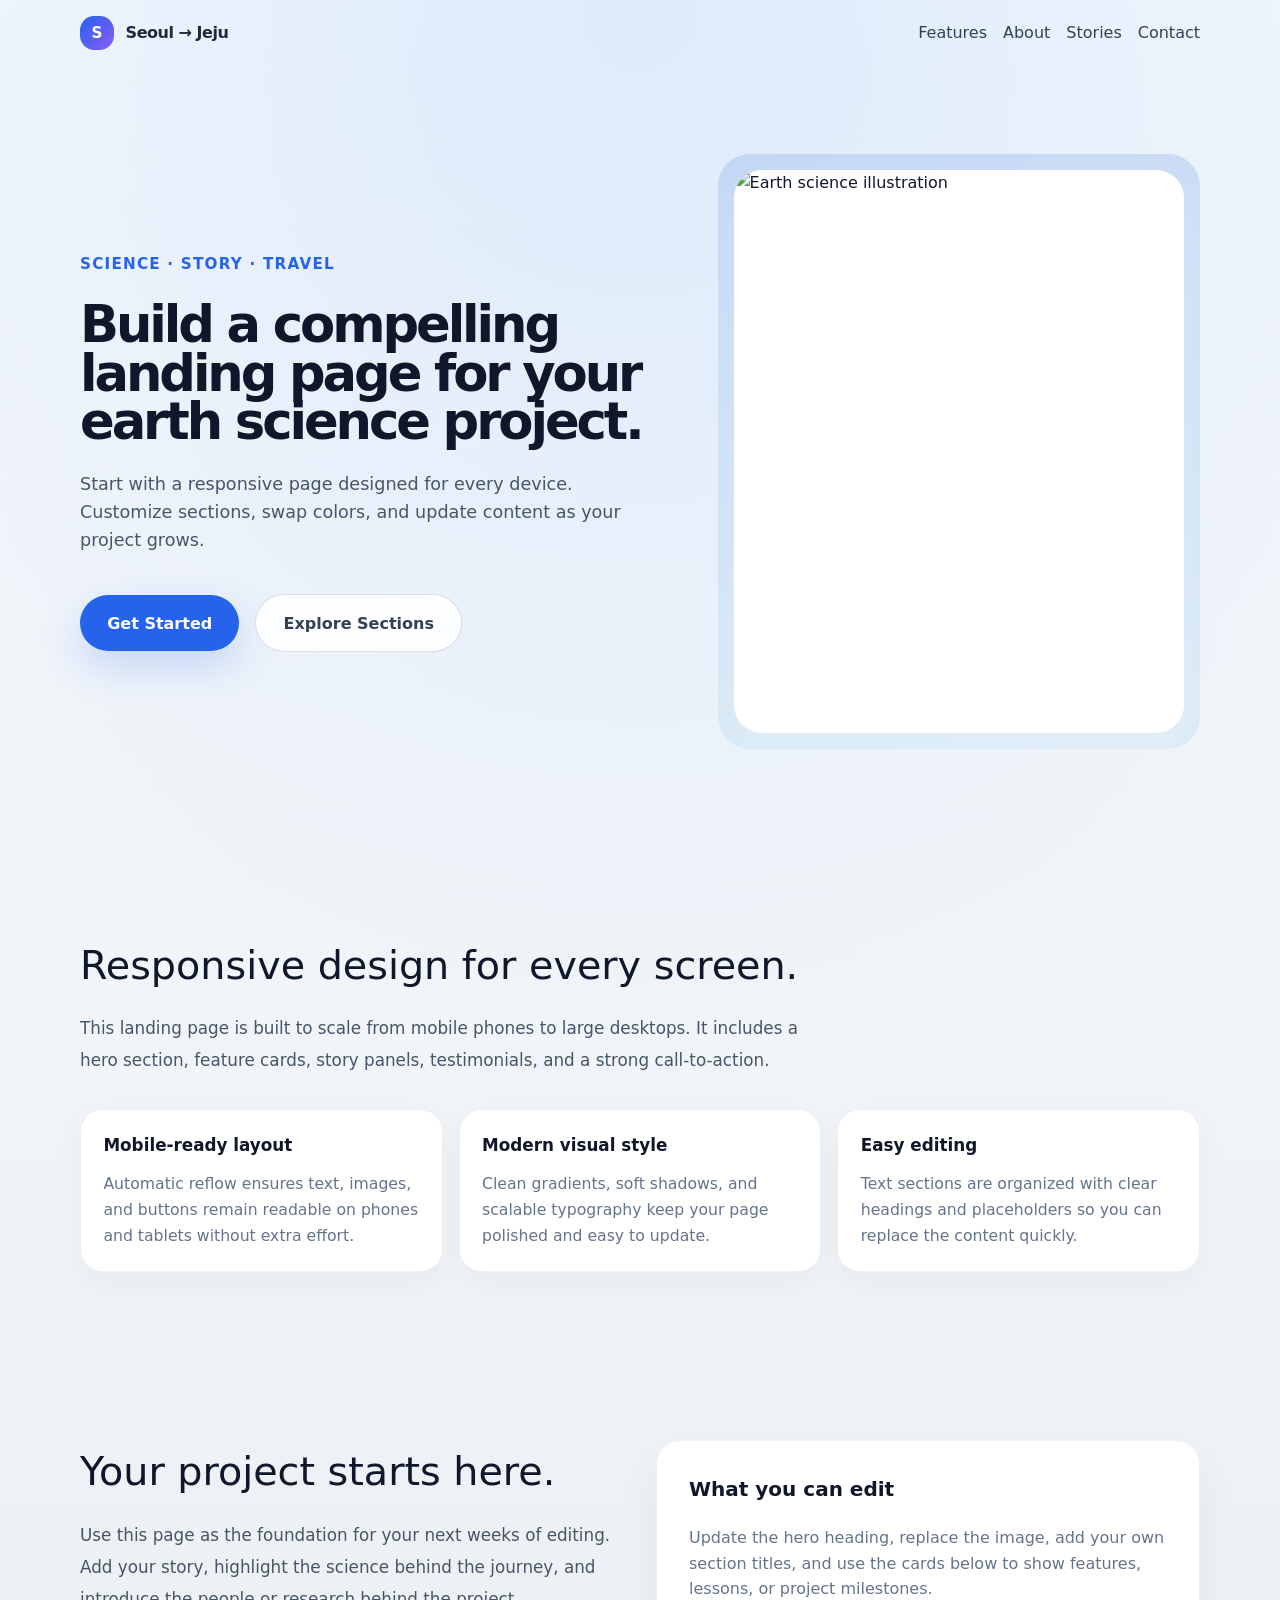
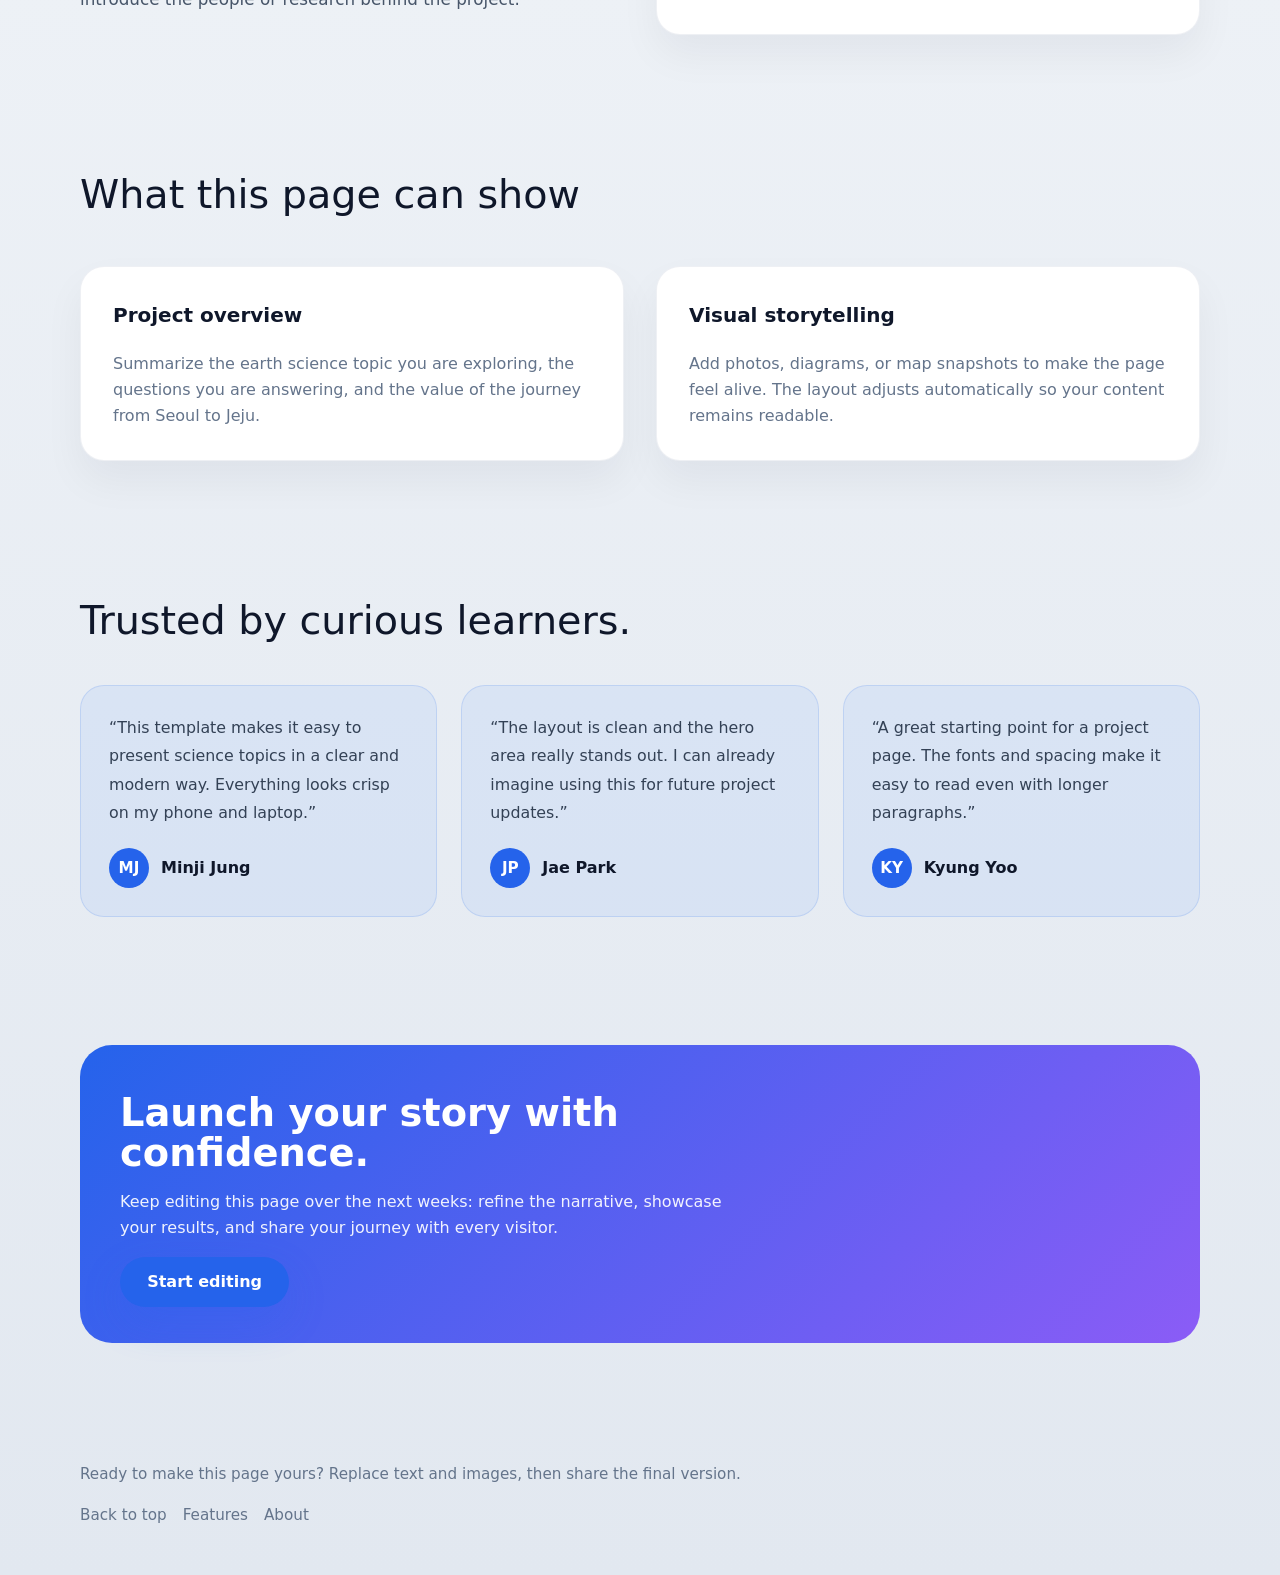
==== index.html @ 786bc3c5 "Rename" ====
﻿<!DOCTYPE html>
<html lang="en">
<head>
  <meta charset="UTF-8" />
  <meta name="viewport" content="width=device-width, initial-scale=1.0" />
  <title>From Seoul To Jeju</title>
  <meta name="description" content="A responsive landing page template for your earth science project and future edits." />
  <link rel="stylesheet" href="styles.css" />
</head>
<body>
  <header class="header container">
    <a href="#top" class="brand">
      <span class="brand-mark">S</span>
      <span>Seoul → Jeju</span>
    </a>
    <nav class="nav-links" aria-label="Primary navigation">
      <a class="nav-link" href="#features">Features</a>
      <a class="nav-link" href="#about">About</a>
      <a class="nav-link" href="#stories">Stories</a>
      <a class="nav-link" href="#contact">Contact</a>
    </nav>
  </header>

  <main class="container">
    <section id="top" class="hero">
      <div class="hero-copy">
        <div class="eyebrow">Science · Story · Travel</div>
        <h1 class="hero-title">Build a compelling landing page for your earth science project.</h1>
        <p class="hero-text">
          Start with a responsive page designed for every device. Customize sections, swap colors, and update content as your project grows.
        </p>
        <div class="hero-actions">
          <a href="#contact" class="button">Get Started</a>
          <a href="#features" class="button-secondary">Explore Sections</a>
        </div>
      </div>

      <div class="hero-visual">
        <img class="hero-image" src="https://images.unsplash.com/photo-1500530855697-b586d89ba3ee?auto=format&fit=crop&w=900&q=80" alt="Earth science illustration" />
      </div>
    </section>

    <section id="features" class="section">
      <p class="section-title">Responsive design for every screen.</p>
      <p class="section-copy">
        This landing page is built to scale from mobile phones to large desktops. It includes a hero section, feature cards, story panels, testimonials, and a strong call-to-action.
      </p>
      <div class="feature-list">
        <article class="feature-card">
          <h3>Mobile-ready layout</h3>
          <p>Automatic reflow ensures text, images, and buttons remain readable on phones and tablets without extra effort.</p>
        </article>
        <article class="feature-card">
          <h3>Modern visual style</h3>
          <p>Clean gradients, soft shadows, and scalable typography keep your page polished and easy to update.</p>
        </article>
        <article class="feature-card">
          <h3>Easy editing</h3>
          <p>Text sections are organized with clear headings and placeholders so you can replace the content quickly.</p>
        </article>
      </div>
    </section>

    <section id="about" class="section">
      <div class="grid-2">
        <div>
          <p class="section-title">Your project starts here.</p>
          <p class="section-copy">
            Use this page as the foundation for your next weeks of editing. Add your story, highlight the science behind the journey, and introduce the people or research behind the project.
          </p>
        </div>
        <div class="info-card">
          <h3>What you can edit</h3>
          <p>Update the hero heading, replace the image, add your own section titles, and use the cards below to show features, lessons, or project milestones.</p>
        </div>
      </div>
    </section>

    <section id="stories" class="section">
      <p class="section-title">What this page can show</p>
      <div class="grid-2">
        <div class="info-card">
          <h3>Project overview</h3>
          <p>Summarize the earth science topic you are exploring, the questions you are answering, and the value of the journey from Seoul to Jeju.</p>
        </div>
        <div class="info-card">
          <h3>Visual storytelling</h3>
          <p>Add photos, diagrams, or map snapshots to make the page feel alive. The layout adjusts automatically so your content remains readable.</p>
        </div>
      </div>
    </section>

    <section class="section">
      <p class="section-title">Trusted by curious learners.</p>
      <div class="testimonial-grid">
        <article class="testimonial">
          <p>“This template makes it easy to present science topics in a clear and modern way. Everything looks crisp on my phone and laptop.”</p>
          <div class="testimonial-footer">
            <span class="testimonial-avatar">MJ</span>
            <span>Minji Jung</span>
          </div>
        </article>
        <article class="testimonial">
          <p>“The layout is clean and the hero area really stands out. I can already imagine using this for future project updates.”</p>
          <div class="testimonial-footer">
            <span class="testimonial-avatar">JP</span>
            <span>Jae Park</span>
          </div>
        </article>
        <article class="testimonial">
          <p>“A great starting point for a project page. The fonts and spacing make it easy to read even with longer paragraphs.”</p>
          <div class="testimonial-footer">
            <span class="testimonial-avatar">KY</span>
            <span>Kyung Yoo</span>
          </div>
        </article>
      </div>
    </section>

    <section class="section">
      <div class="cta-block">
        <div>
          <h2>Launch your story with confidence.</h2>
          <p>Keep editing this page over the next weeks: refine the narrative, showcase your results, and share your journey with every visitor.</p>
          <a href="#contact" class="button">Start editing</a>
        </div>
      </div>
    </section>
  </main>

  <footer class="footer container" id="contact">
    <p>Ready to make this page yours? Replace text and images, then share the final version.</p>
    <div class="footer-nav">
      <a href="#top">Back to top</a>
      <a href="#features">Features</a>
      <a href="#about">About</a>
    </div>
  </footer>
  <script src="script.js" defer></script>
</body>
</html>
---- styles.css ----
:root {
  color-scheme: light;
  font-family: Inter, system-ui, -apple-system, BlinkMacSystemFont, "Segoe UI", sans-serif;
  font-size: 16px;
  line-height: 1.6;
  color: #0f172a;
  background: #eef2ff;
  accent-color: #2563eb;
}

* {
  box-sizing: border-box;
}

html {
  scroll-behavior: smooth;
}

body {
  margin: 0;
  min-height: 100vh;
  background: radial-gradient(circle at top, rgba(96, 165, 250, 0.18), transparent 32%),
    linear-gradient(180deg, #f8fafc 0%, #e2e8f0 100%);
}

img {
  max-width: 100%;
  display: block;
}

a {
  color: inherit;
  text-decoration: none;
}

.container {
  width: min(1120px, 100% - 2rem);
  margin: 0 auto;
}

.header {
  display: flex;
  align-items: center;
  justify-content: space-between;
  padding: 1rem 0;
}

.brand {
  display: inline-flex;
  align-items: center;
  gap: 0.75rem;
  font-weight: 700;
  letter-spacing: -0.03em;
  color: #1e293b;
}

.brand-mark {
  width: 2.1rem;
  height: 2.1rem;
  border-radius: 0.9rem;
  background: linear-gradient(135deg, #2563eb, #8b5cf6);
  display: grid;
  place-items: center;
  color: white;
  font-weight: 900;
  font-size: 0.95rem;
}

.nav-links {
  display: flex;
  gap: 1rem;
  flex-wrap: wrap;
  justify-content: flex-end;
  align-items: center;
}

.nav-link {
  color: #334155;
  font-weight: 500;
}

.nav-link:hover {
  color: #1d4ed8;
}

.button,
.button-secondary {
  border: none;
  border-radius: 999px;
  padding: 0.95rem 1.7rem;
  font-weight: 700;
  cursor: pointer;
  transition: transform 0.2s ease, box-shadow 0.2s ease, background-color 0.2s ease;
}

.button {
  background: #2563eb;
  color: white;
  box-shadow: 0 16px 40px rgba(37, 99, 235, 0.2);
}

.button-secondary {
  background: rgba(255, 255, 255, 0.9);
  color: #334155;
  border: 1px solid rgba(148, 163, 184, 0.35);
}

.button:hover,
.button-secondary:hover {
  transform: translateY(-1px);
}

.hero {
  display: grid;
  grid-template-columns: 1.1fr 0.9fr;
  align-items: center;
  gap: 3rem;
  min-height: calc(100vh - 96px);
  padding: 2rem 0 4rem;
}

.hero-copy {
  max-width: 640px;
}

.eyebrow {
  display: inline-flex;
  align-items: center;
  gap: 0.5rem;
  margin-bottom: 1.5rem;
  font-size: 0.95rem;
  font-weight: 700;
  letter-spacing: 0.08em;
  text-transform: uppercase;
  color: #2563eb;
}

.hero-title {
  margin: 0;
  font-size: clamp(2.85rem, 4vw, 4.5rem);
  line-height: 0.95;
  letter-spacing: -0.06em;
  color: #0f172a;
}

.hero-text {
  margin: 1.5rem 0 2.5rem;
  max-width: 42rem;
  color: #475569;
  font-size: 1.1rem;
}

.hero-actions {
  display: flex;
  flex-wrap: wrap;
  gap: 1rem;
  align-items: center;
}

.hero-visual {
  position: relative;
  padding: 1rem;
  border-radius: 2rem;
  background: linear-gradient(180deg, rgba(59, 130, 246, 0.14), rgba(56, 189, 248, 0.08));
  box-shadow: inset 0 20px 60px rgba(15, 23, 42, 0.04);
}

.hero-image {
  width: 100%;
  border-radius: 1.75rem;
  object-fit: cover;
  aspect-ratio: 4 / 5;
  background: #fff;
}

.feature-list {
  display: grid;
  grid-template-columns: repeat(3, minmax(0, 1fr));
  gap: 1rem;
  margin-top: 2rem;
}

.feature-card {
  padding: 1.4rem;
  border-radius: 1.4rem;
  background: white;
  border: 1px solid rgba(148, 163, 184, 0.16);
  box-shadow: 0 10px 30px rgba(15, 23, 42, 0.04);
}

.feature-card h3 {
  margin: 0 0 0.75rem;
  font-size: 1.05rem;
  color: #0f172a;
}

.feature-card p {
  margin: 0;
  color: #64748b;
  font-size: 0.98rem;
  line-height: 1.65;
}

.section {
  padding: 4rem 0;
}

.section-title {
  margin: 0 0 1rem;
  font-size: clamp(2rem, 3.1vw, 3rem);
  color: #0f172a;
}

.section-copy {
  margin: 0;
  max-width: 720px;
  color: #475569;
  font-size: 1.05rem;
  line-height: 1.9;
}

.grid-2 {
  display: grid;
  grid-template-columns: repeat(2, minmax(0, 1fr));
  gap: 2rem;
  margin-top: 2.5rem;
}

.info-card {
  background: #ffffff;
  border-radius: 1.5rem;
  padding: 2rem;
  border: 1px solid rgba(148, 163, 184, 0.16);
  box-shadow: 0 20px 40px rgba(15, 23, 42, 0.05);
}

.info-card h3 {
  margin-top: 0;
  font-size: 1.25rem;
  color: #0f172a;
}

.info-card p {
  margin: 1rem 0 0;
  color: #64748b;
}

.testimonial-grid {
  display: grid;
  grid-template-columns: repeat(3, minmax(0, 1fr));
  gap: 1.5rem;
  margin-top: 2rem;
}

.testimonial {
  background: rgba(59, 130, 246, 0.08);
  padding: 1.75rem;
  border-radius: 1.5rem;
  border: 1px solid rgba(37, 99, 235, 0.15);
}

.testimonial p {
  margin: 0;
  color: #334155;
  font-size: 0.99rem;
  line-height: 1.8;
}

.testimonial-footer {
  margin-top: 1.25rem;
  display: flex;
  align-items: center;
  gap: 0.75rem;
  color: #0f172a;
  font-weight: 700;
}

.testimonial-avatar {
  width: 2.5rem;
  height: 2.5rem;
  border-radius: 999px;
  background: #2563eb;
  color: white;
  display: grid;
  place-items: center;
  font-size: 0.95rem;
}

.cta-block {
  background: linear-gradient(135deg, #2563eb, #8b5cf6);
  color: white;
  border-radius: 2rem;
  padding: 3rem 2.5rem;
  display: grid;
  grid-template-columns: 1.25fr 0.75fr;
  align-items: center;
  gap: 1.5rem;
}

.cta-block h2 {
  margin: 0 0 1rem;
  font-size: clamp(2rem, 3vw, 3rem);
  line-height: 1.05;
}

.cta-block p {
  margin: 0 0 1.8rem;
  max-width: 44rem;
  color: rgba(255, 255, 255, 0.92);
}

.footer {
  padding: 2.5rem 0 3rem;
  color: #64748b;
  font-size: 0.95rem;
}

.footer-nav {
  display: flex;
  gap: 1rem;
  flex-wrap: wrap;
  margin-top: 1rem;
}

@media (max-width: 900px) {
  .hero {
    grid-template-columns: 1fr;
    min-height: auto;
  }

  .grid-2,
  .testimonial-grid,
  .feature-list {
    grid-template-columns: 1fr;
  }

  .cta-block {
    grid-template-columns: 1fr;
    text-align: center;
  }

  .cta-block .button {
    width: fit-content;
    justify-self: center;
  }
}

@media (max-width: 600px) {
  .header {
    flex-direction: column;
    align-items: flex-start;
    gap: 1rem;
  }

  .nav-links {
    justify-content: flex-start;
  }

  .hero {
    gap: 2rem;
  }

  .hero-visual {
    padding: 0.75rem;
  }

  .hero-copy {
    padding-top: 1rem;
  }

  .button,
  .button-secondary {
    width: 100%;
    text-align: center;
  }
}
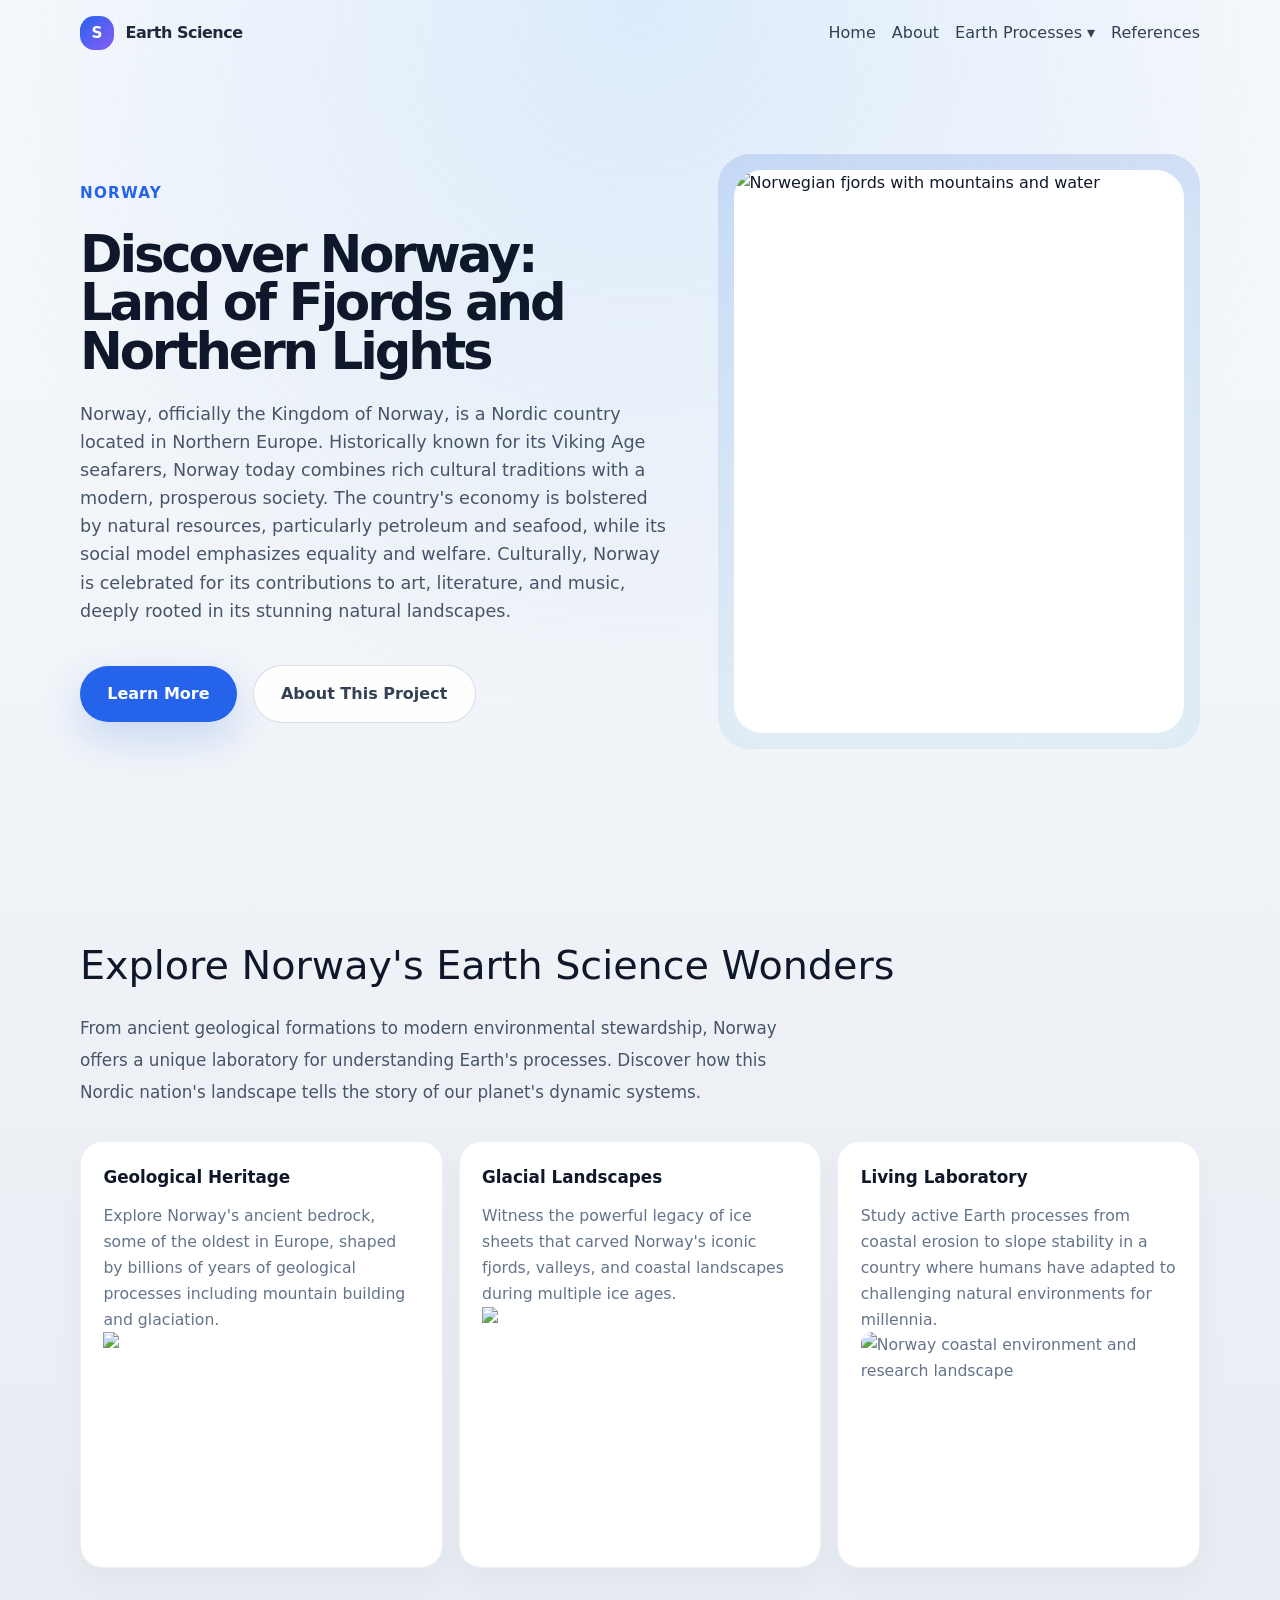
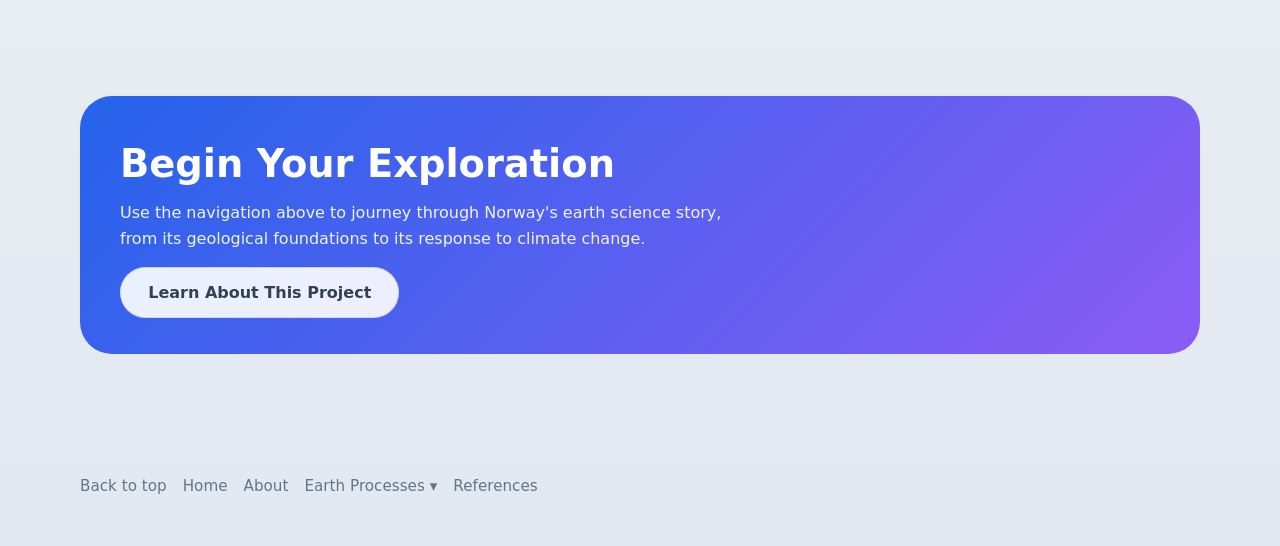
==== commit c51a836c: "Project" ====
--- a/index.html
+++ b/index.html
@@ -3,139 +3,106 @@
 <head>
   <meta charset="UTF-8" />
   <meta name="viewport" content="width=device-width, initial-scale=1.0" />
-  <title>From Seoul To Jeju</title>
-  <meta name="description" content="A responsive landing page template for your earth science project and future edits." />
+  <title>Norway - Home | Earth Science</title>
+  <meta name="description" content="Home page for Norway earth science project" />
   <link rel="stylesheet" href="styles.css" />
 </head>
 <body>
-  <header class="header container">
-    <a href="#top" class="brand">
-      <span class="brand-mark">S</span>
-      <span>Seoul → Jeju</span>
-    </a>
-    <nav class="nav-links" aria-label="Primary navigation">
-      <a class="nav-link" href="#features">Features</a>
-      <a class="nav-link" href="#about">About</a>
-      <a class="nav-link" href="#stories">Stories</a>
-      <a class="nav-link" href="#contact">Contact</a>
-    </nav>
-  </header>
+    <header class="header container">
+      <a href="index.html" class="brand">
+        <span class="brand-mark">S</span>
+        <span>Earth Science</span>
+      </a>
+      <nav class="nav-links" aria-label="Primary navigation">
+        <a class="nav-link" href="index.html">Home</a>
+        <a class="nav-link" href="about.html">About</a>
+        <a class="nav-link" href="#" id="earth-processes-link">Earth Processes ▾</a>
+        <a class="nav-link" href="references.html">References</a>
+      </nav>
+    </header>
 
   <main class="container">
     <section id="top" class="hero">
       <div class="hero-copy">
-        <div class="eyebrow">Science · Story · Travel</div>
-        <h1 class="hero-title">Build a compelling landing page for your earth science project.</h1>
+        <div class="eyebrow">Norway</div>
+        <h1 class="hero-title">Discover Norway: Land of Fjords and Northern Lights</h1>
         <p class="hero-text">
-          Start with a responsive page designed for every device. Customize sections, swap colors, and update content as your project grows.
+          Norway, officially the Kingdom of Norway, is a Nordic country located in Northern Europe. 
+          Historically known for its Viking Age seafarers, Norway today combines rich cultural traditions 
+          with a modern, prosperous society. The country's economy is bolstered by natural resources, 
+          particularly petroleum and seafood, while its social model emphasizes equality and welfare. 
+          Culturally, Norway is celebrated for its contributions to art, literature, and music, 
+          deeply rooted in its stunning natural landscapes.
         </p>
         <div class="hero-actions">
-          <a href="#contact" class="button">Get Started</a>
-          <a href="#features" class="button-secondary">Explore Sections</a>
+          <a href="#features" class="button">Learn More</a>
+          <a href="#about" class="button-secondary">About This Project</a>
         </div>
       </div>
 
       <div class="hero-visual">
-        <img class="hero-image" src="https://images.unsplash.com/photo-1500530855697-b586d89ba3ee?auto=format&fit=crop&w=900&q=80" alt="Earth science illustration" />
+        <img class="hero-image" src="https://images.unsplash.com/photo-1501785888041-af3ef285b470?auto=format&fit=crop&w=900&q=80" alt="Norwegian fjords with mountains and water" />
       </div>
     </section>
 
-    <section id="features" class="section">
-      <p class="section-title">Responsive design for every screen.</p>
-      <p class="section-copy">
-        This landing page is built to scale from mobile phones to large desktops. It includes a hero section, feature cards, story panels, testimonials, and a strong call-to-action.
+<section id="features" class="section">
+  <p class="section-title">Explore Norway's Earth Science Wonders</p>
+  <p class="section-copy">
+    From ancient geological formations to modern environmental stewardship, Norway offers a unique laboratory for understanding Earth's processes. Discover how this Nordic nation's landscape tells the story of our planet's dynamic systems.
+  </p>
+
+  <div class="feature-list">
+    
+    <article class="feature-card">
+      <h3>Geological Heritage</h3>
+      <p>
+        Explore Norway's ancient bedrock, some of the oldest in Europe, shaped by billions of years of geological processes including mountain building and glaciation.
       </p>
-      <div class="feature-list">
-        <article class="feature-card">
-          <h3>Mobile-ready layout</h3>
-          <p>Automatic reflow ensures text, images, and buttons remain readable on phones and tablets without extra effort.</p>
-        </article>
-        <article class="feature-card">
-          <h3>Modern visual style</h3>
-          <p>Clean gradients, soft shadows, and scalable typography keep your page polished and easy to update.</p>
-        </article>
-        <article class="feature-card">
-          <h3>Easy editing</h3>
-          <p>Text sections are organized with clear headings and placeholders so you can replace the content quickly.</p>
-        </article>
-      </div>
-    </section>
+        <img src="https://dynamic-media-cdn.tripadvisor.com/media/photo-o/0a/71/00/da/seven-sisters-2nd-view.jpg?w=600&h=500&s=1">
+      </p>
+    </article>
 
-    <section id="about" class="section">
-      <div class="grid-2">
-        <div>
-          <p class="section-title">Your project starts here.</p>
-          <p class="section-copy">
-            Use this page as the foundation for your next weeks of editing. Add your story, highlight the science behind the journey, and introduce the people or research behind the project.
-          </p>
-        </div>
-        <div class="info-card">
-          <h3>What you can edit</h3>
-          <p>Update the hero heading, replace the image, add your own section titles, and use the cards below to show features, lessons, or project milestones.</p>
-        </div>
-      </div>
-    </section>
+    <article class="feature-card">
+      <h3>Glacial Landscapes</h3>
+      <p>
+        Witness the powerful legacy of ice sheets that carved Norway's iconic fjords, valleys, and coastal landscapes during multiple ice ages.
+          
+        <img src="https://www.aluxurytravelblog.com/wp-content/uploads/2018/09/Geiranger-fjord-ALTB.jpg">
+      </p>
+    </article>
 
-    <section id="stories" class="section">
-      <p class="section-title">What this page can show</p>
-      <div class="grid-2">
-        <div class="info-card">
-          <h3>Project overview</h3>
-          <p>Summarize the earth science topic you are exploring, the questions you are answering, and the value of the journey from Seoul to Jeju.</p>
-        </div>
-        <div class="info-card">
-          <h3>Visual storytelling</h3>
-          <p>Add photos, diagrams, or map snapshots to make the page feel alive. The layout adjusts automatically so your content remains readable.</p>
-        </div>
-      </div>
-    </section>
+    <article class="feature-card">
+      <h3>Living Laboratory</h3>
+      <p>
+        Study active Earth processes from coastal erosion to slope stability in a country where humans have adapted to challenging natural environments for millennia.
+      
+        <img src="https://dynamic-media-cdn.tripadvisor.com/media/photo-o/10/c1/db/36/der-pool-um-den-es-mal.jpg?w=600&h=500&s=1" alt="Norway coastal environment and research landscape" class="feature-image">
+      </p>
+    </article>
 
-    <section class="section">
-      <p class="section-title">Trusted by curious learners.</p>
-      <div class="testimonial-grid">
-        <article class="testimonial">
-          <p>“This template makes it easy to present science topics in a clear and modern way. Everything looks crisp on my phone and laptop.”</p>
-          <div class="testimonial-footer">
-            <span class="testimonial-avatar">MJ</span>
-            <span>Minji Jung</span>
-          </div>
-        </article>
-        <article class="testimonial">
-          <p>“The layout is clean and the hero area really stands out. I can already imagine using this for future project updates.”</p>
-          <div class="testimonial-footer">
-            <span class="testimonial-avatar">JP</span>
-            <span>Jae Park</span>
-          </div>
-        </article>
-        <article class="testimonial">
-          <p>“A great starting point for a project page. The fonts and spacing make it easy to read even with longer paragraphs.”</p>
-          <div class="testimonial-footer">
-            <span class="testimonial-avatar">KY</span>
-            <span>Kyung Yoo</span>
-          </div>
-        </article>
-      </div>
-    </section>
+  </div>
+</section>
 
     <section class="section">
       <div class="cta-block">
         <div>
-          <h2>Launch your story with confidence.</h2>
-          <p>Keep editing this page over the next weeks: refine the narrative, showcase your results, and share your journey with every visitor.</p>
-          <a href="#contact" class="button">Start editing</a>
+          <h2>Begin Your Exploration</h2>
+          <p>Use the navigation above to journey through Norway's earth science story, from its geological foundations to its response to climate change.</p>
+          <a href="about.html" class="button-secondary">Learn About This Project</a>
         </div>
       </div>
     </section>
   </main>
 
-  <footer class="footer container" id="contact">
-    <p>Ready to make this page yours? Replace text and images, then share the final version.</p>
-    <div class="footer-nav">
-      <a href="#top">Back to top</a>
-      <a href="#features">Features</a>
-      <a href="#about">About</a>
-    </div>
-  </footer>
+   <footer class="footer container" id="contact">
+     <div class="footer-nav">
+       <a href="index.html">Back to top</a>
+       <a href="index.html">Home</a>
+       <a href="about.html">About</a>
+       <a href="#" id="footer-earth-processes">Earth Processes ▾</a>
+       <a href="references.html">References</a>
+     </div>
+   </footer>
   <script src="script.js" defer></script>
 </body>
 </html>
--- a/styles.css
+++ b/styles.css
@@ -201,6 +201,14 @@
   line-height: 1.65;
 }
 
+.feature-image {
+  width: 100%;
+  height: 200px;
+  object-fit: cover;
+  border-radius: 0.75rem;
+  margin-bottom: 0.75rem;
+}
+
 .section {
   padding: 4rem 0;
 }
@@ -374,3 +382,31 @@
     text-align: center;
   }
 }
+
+/* Dropdown menu styles */
+.dropdown-menu {
+  position: absolute;
+  top: 100%;
+  left: 0;
+  background: white;
+  border-radius: 0.5rem;
+  box-shadow: 0 10px 30px rgba(15, 23, 42, 0.1);
+  border: 1px solid rgba(148, 163, 184, 0.16);
+  display: none;
+  z-index: 1000;
+  min-width: 200px;
+  margin-top: 0.5rem;
+  padding: 0.5rem 0;
+}
+
+.dropdown-item {
+  display: block;
+  padding: 0.75rem 1.5rem;
+  color: #334155;
+  font-weight: 500;
+}
+
+.dropdown-item:hover {
+  background: rgba(37, 99, 235, 0.08);
+  color: #1d4ed8;
+}
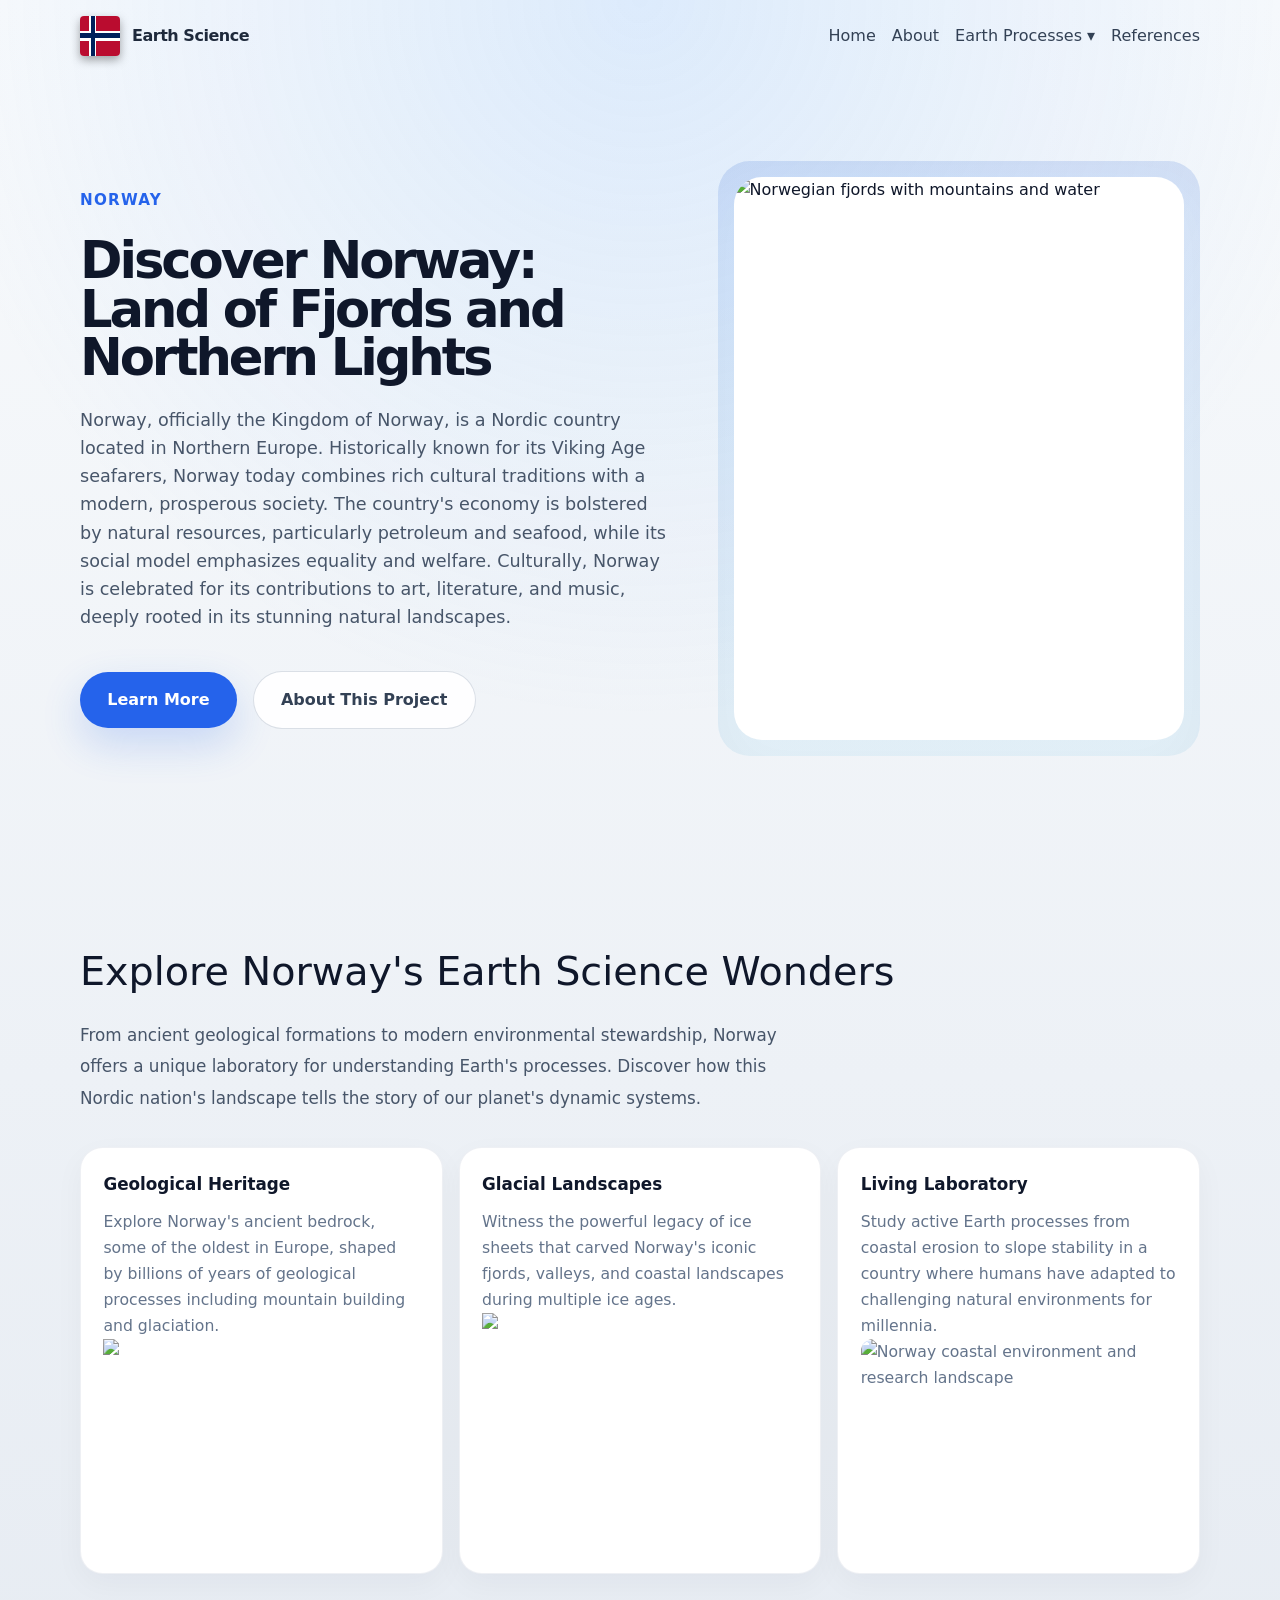
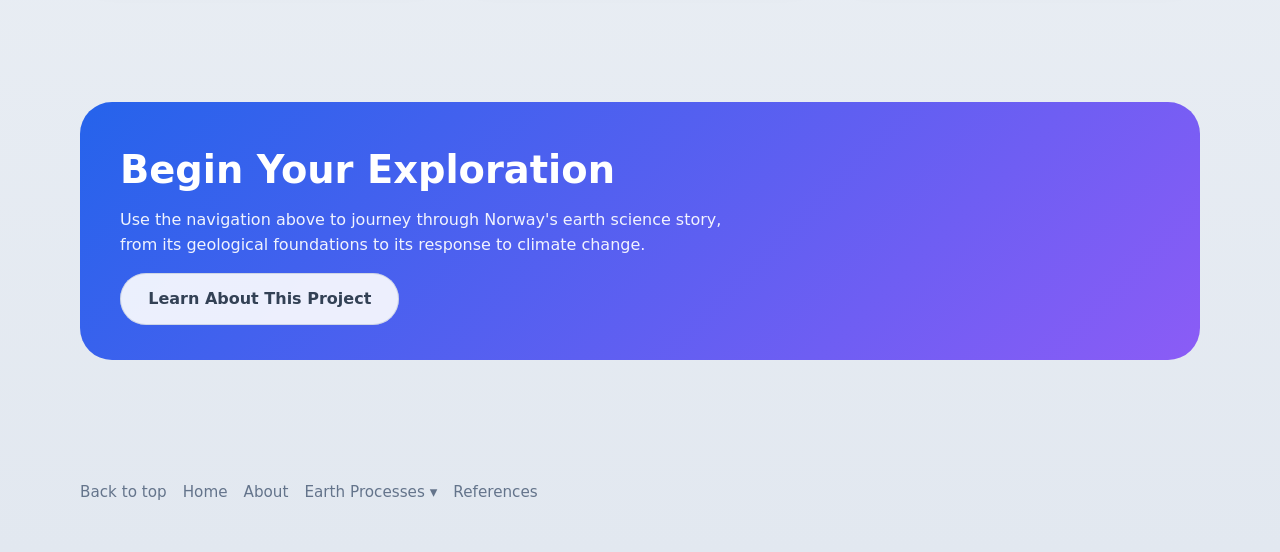
==== commit 00429fdc: "flaganimation" ====
--- a/index.html
+++ b/index.html
@@ -10,7 +10,19 @@
 <body>
     <header class="header container">
       <a href="index.html" class="brand">
-        <span class="brand-mark">S</span>
+        <div class="flag">
+          <div class="slice"></div>
+          <div class="slice"></div>
+          <div class="slice"></div>
+          <div class="slice"></div>
+          <div class="slice"></div>
+          <div class="slice"></div>
+          <div class="slice"></div>
+          <div class="slice"></div>
+          <div class="slice"></div>
+          <div class="slice"></div>
+        </div>
+
         <span>Earth Science</span>
       </a>
       <nav class="nav-links" aria-label="Primary navigation">
--- a/styles.css
+++ b/styles.css
@@ -410,3 +410,284 @@
   background: rgba(37, 99, 235, 0.08);
   color: #1d4ed8;
 }
+
+/* Carousel styles */
+.carousel-section {
+  padding: 3rem 0;
+}
+
+.carousel-wrapper {
+  position: relative;
+  max-width: 900px;
+  margin: 0 auto;
+  overflow: hidden;
+  border-radius: 1rem;
+  box-shadow: 0 10px 30px rgba(15, 23, 42, 0.1);
+}
+
+.carousel-track {
+  display: flex;
+  transition: transform 0.5s ease-in-out;
+}
+
+.carousel-slide {
+  min-width: 100%;
+  background: white;
+  border-radius: 1rem;
+  overflow: hidden;
+}
+
+.carousel-slide img {
+  width: 100%;
+  height: 400px;
+  object-fit: cover;
+  display: block;
+}
+
+.carousel-slide-content {
+  padding: 1.5rem 2rem;
+}
+
+.carousel-slide-content h3 {
+  margin: 0 0 0.5rem;
+  font-size: 1.25rem;
+  color: #0f172a;
+}
+
+.carousel-slide-content p {
+  margin: 0;
+  color: #475569;
+  font-size: 0.95rem;
+  line-height: 1.6;
+}
+
+.carousel-btn {
+  position: absolute;
+  top: 50%;
+  transform: translateY(-50%);
+  background: white;
+  border: none;
+  border-radius: 50%;
+  width: 2.5rem;
+  height: 2.5rem;
+  font-size: 1.25rem;
+  cursor: pointer;
+  box-shadow: 0 4px 12px rgba(0, 0, 0, 0.15);
+  display: flex;
+  align-items: center;
+  justify-content: center;
+  transition: transform 0.2s ease, box-shadow 0.2s ease;
+  z-index: 10;
+}
+
+.carousel-btn:hover {
+  transform: translateY(-50%) scale(1.1);
+  box-shadow: 0 6px 20px rgba(0, 0, 0, 0.2);
+}
+
+.carousel-btn.prev {
+  left: 1rem;
+}
+
+.carousel-btn.next {
+  right: 1rem;
+}
+
+.carousel-dots {
+  display: flex;
+  justify-content: center;
+  gap: 0.5rem;
+  margin-top: 1rem;
+}
+
+.carousel-dot {
+  width: 0.75rem;
+  height: 0.75rem;
+  border-radius: 50%;
+  border: none;
+  background: #cbd5e1;
+  cursor: pointer;
+  transition: background 0.3s ease;
+}
+
+.carousel-dot.active {
+  background: #2563eb;
+}
+
+/* Q&A Cards section */
+.qa-section {
+  padding: 3rem 0;
+}
+
+.qa-section h2 {
+  font-size: clamp(1.8rem, 3vw, 2.5rem);
+  color: #0f172a;
+  margin: 0 0 2rem;
+  text-align: center;
+}
+
+.qa-grid {
+  display: grid;
+  grid-template-columns: repeat(2, 1fr);
+  gap: 1.5rem;
+}
+
+.qa-card {
+  background: white;
+  border-radius: 1rem;
+  padding: 1.75rem;
+  border: 1px solid rgba(148, 163, 184, 0.16);
+  box-shadow: 0 4px 16px rgba(15, 23, 42, 0.06);
+  transition: transform 0.3s ease, box-shadow 0.3s ease;
+}
+
+.qa-card:hover {
+  transform: translateY(-4px);
+  box-shadow: 0 8px 24px rgba(15, 23, 42, 0.12);
+}
+
+.qa-card-icon {
+  font-size: 1.75rem;
+  margin-bottom: 0.75rem;
+}
+
+.qa-card h4 {
+  margin: 0 0 0.5rem;
+  font-size: 1.05rem;
+  color: #0f172a;
+}
+
+.qa-card p {
+  margin: 0;
+  color: #475569;
+  font-size: 0.93rem;
+  line-height: 1.6;
+}
+
+@media (max-width: 768px) {
+  .carousel-slide img {
+    height: 250px;
+  }
+
+  .carousel-slide-content {
+    padding: 1rem 1.25rem;
+  }
+
+  .qa-grid {
+    grid-template-columns: 1fr;
+  }
+
+  .carousel-btn {
+    width: 2rem;
+    height: 2rem;
+    font-size: 1rem;
+  }
+
+  .carousel-btn.prev {
+    left: 0.5rem;
+  }
+
+  .carousel-btn.next {
+    right: 0.5rem;
+  }
+}
+
+@media (max-width: 600px) {
+  .carousel-slide img {
+    height: 200px;
+  }
+}
+
+.carousel-image {
+  width: 100%;
+  height: 400px;
+  object-fit: cover;
+  border-radius: 12px;
+  display: block;
+}
+/* Flag */
+.flag{
+  width:40px;
+  height:40px;
+  display:flex;
+  overflow:hidden;
+  border-radius:4px;
+  box-shadow:0 4px 10px rgba(0,0,0,.35);
+}
+
+/* SEGMENTOS */
+.slice{
+  flex:1;
+  height:100%;
+
+  background-image:
+
+    /* cruz azul vertical */
+    linear-gradient(
+      90deg,
+      transparent 27.27%,
+      #00205b 27.27%,
+      #00205b 36.36%,
+      transparent 36.36%
+    ),
+
+    /* cruz azul horizontal */
+    linear-gradient(
+      180deg,
+      transparent 43.75%,
+      #00205b 43.75%,
+      #00205b 56.25%,
+      transparent 56.25%
+    ),
+
+    /* cruz blanca vertical */
+    linear-gradient(
+      90deg,
+      transparent 22.72%,
+      #ffffff 22.72%,
+      #ffffff 40.9%,
+      transparent 40.9%
+    ),
+
+    /* cruz blanca horizontal */
+    linear-gradient(
+      180deg,
+      transparent 37.5%,
+      #ffffff 37.5%,
+      #ffffff 62.5%,
+      transparent 62.5%
+    ),
+
+    /* fondo rojo */
+    linear-gradient(#ba0c2f,#ba0c2f);
+
+  background-size:40px 40px;
+  background-repeat:no-repeat;
+
+  animation:wave 1.4s ease-in-out infinite;
+}
+
+/* ONDA */
+@keyframes wave{
+  0%{
+    transform:translateY(-2px);
+    filter:brightness(1.1);
+  }
+
+  100%{
+    transform:translateY(2px);
+    filter:brightness(.78);
+  }
+}
+
+/* 10 columnas */
+.slice:nth-child(1){background-position:calc(-40px / 10 * 0) 0;animation-delay:0s;}
+.slice:nth-child(2){background-position:calc(-40px / 10 * 1) 0;animation-delay:.05s;}
+.slice:nth-child(3){background-position:calc(-40px / 10 * 2) 0;animation-delay:.10s;}
+.slice:nth-child(4){background-position:calc(-40px / 10 * 3) 0;animation-delay:.15s;}
+.slice:nth-child(5){background-position:calc(-40px / 10 * 4) 0;animation-delay:.20s;}
+.slice:nth-child(6){background-position:calc(-40px / 10 * 5) 0;animation-delay:.25s;}
+.slice:nth-child(7){background-position:calc(-40px / 10 * 6) 0;animation-delay:.30s;}
+.slice:nth-child(8){background-position:calc(-40px / 10 * 7) 0;animation-delay:.35s;}
+.slice:nth-child(9){background-position:calc(-40px / 10 * 8) 0;animation-delay:.40s;}
+.slice:nth-child(10){background-position:calc(-40px / 10 * 9) 0;animation-delay:.45s;}
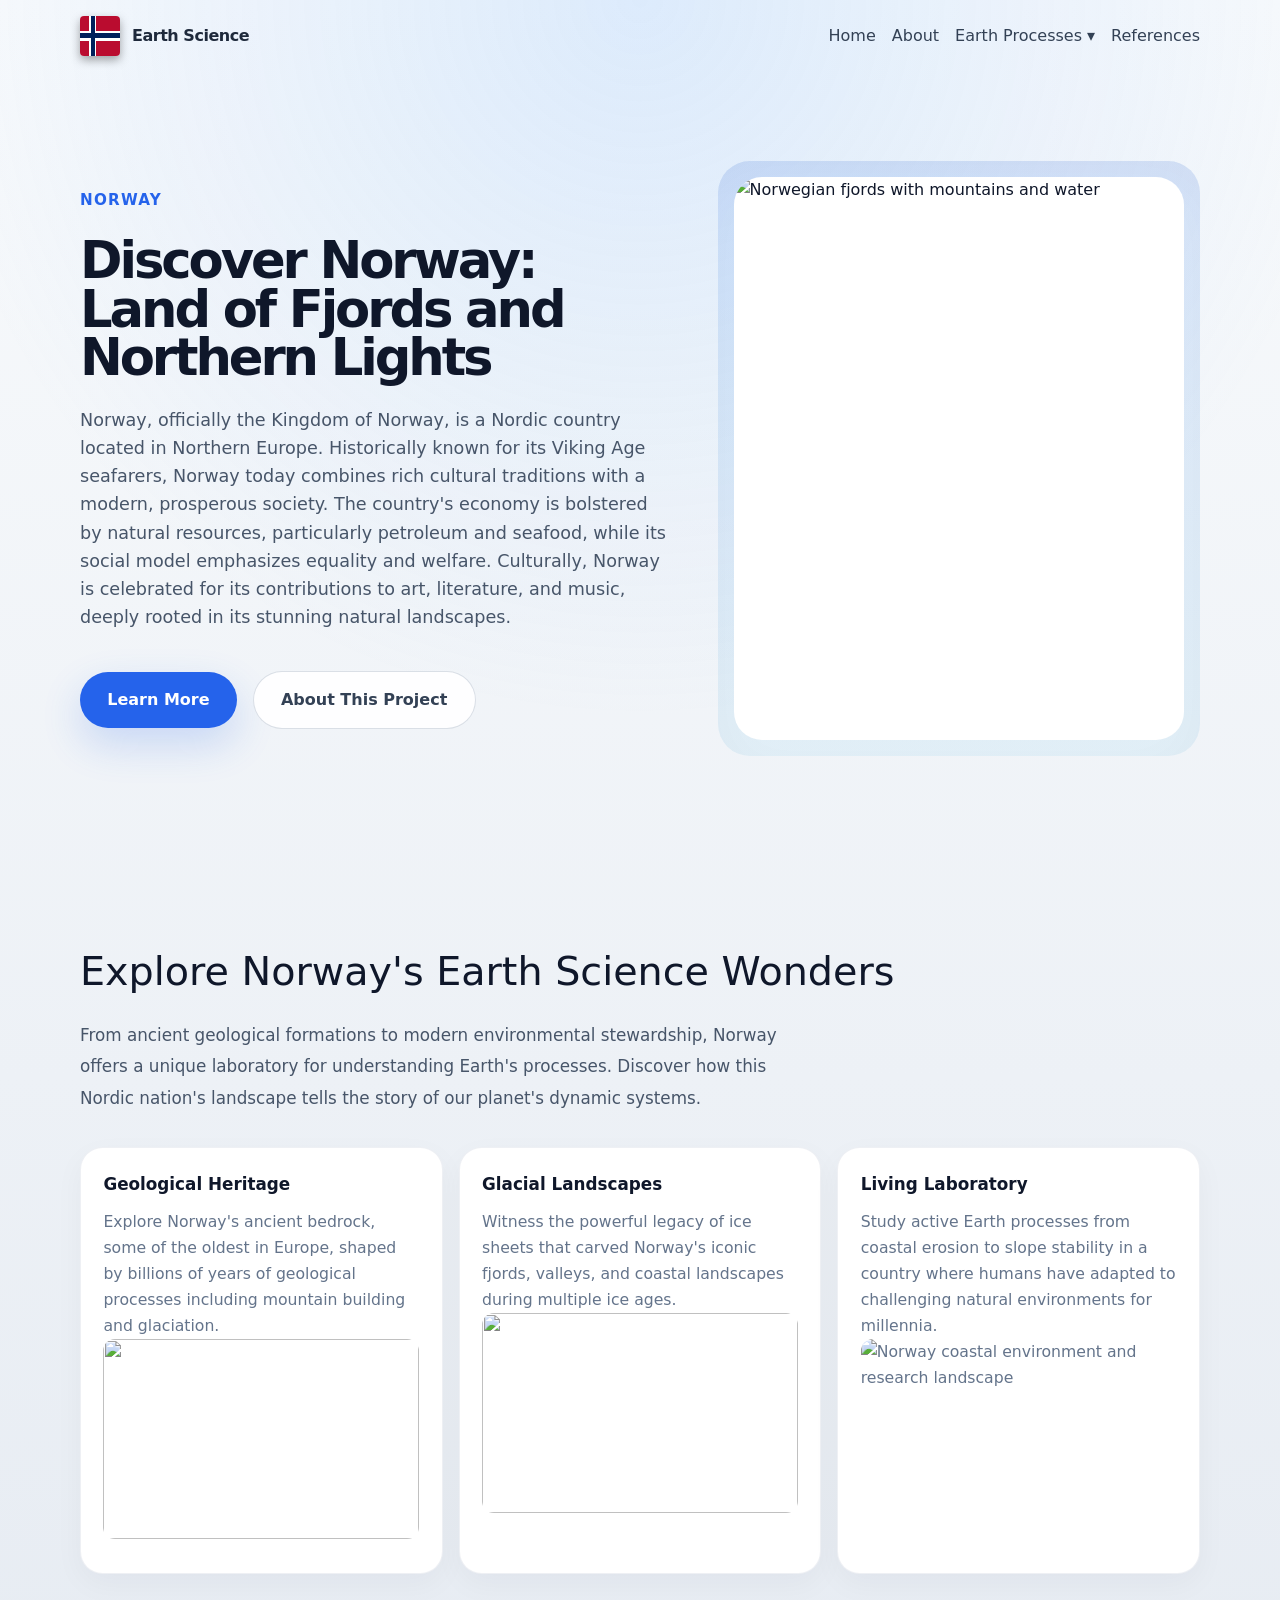
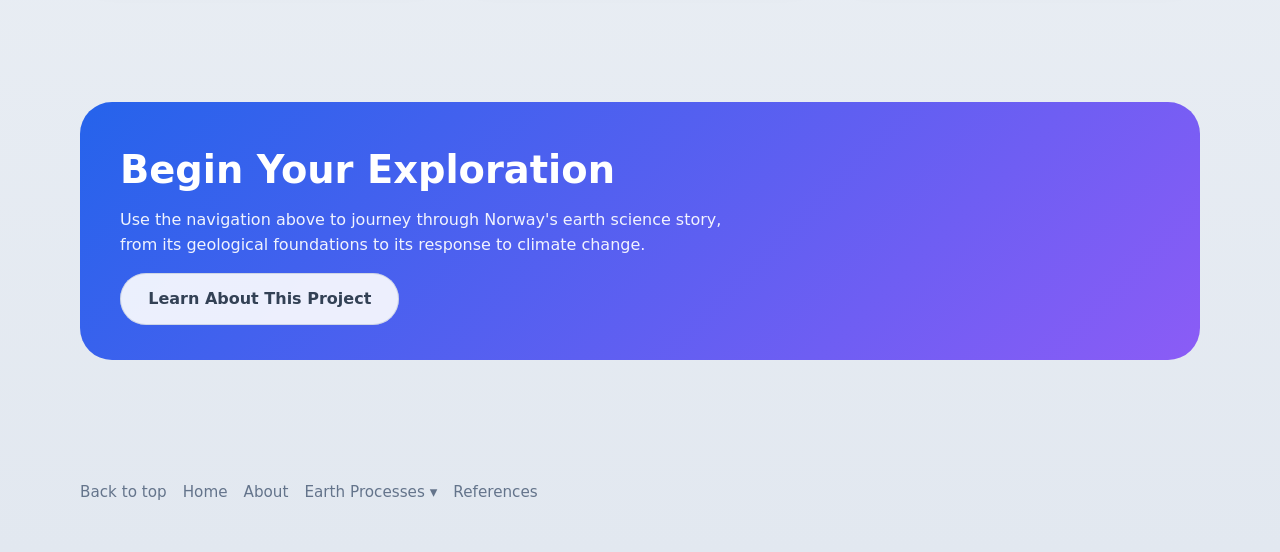
==== commit 95466a15: "images fixed" ====
--- a/index.html
+++ b/index.html
@@ -70,7 +70,7 @@
       <p>
         Explore Norway's ancient bedrock, some of the oldest in Europe, shaped by billions of years of geological processes including mountain building and glaciation.
       </p>
-        <img src="https://dynamic-media-cdn.tripadvisor.com/media/photo-o/0a/71/00/da/seven-sisters-2nd-view.jpg?w=600&h=500&s=1">
+        <img src="https://dynamic-media-cdn.tripadvisor.com/media/photo-o/0a/71/00/da/seven-sisters-2nd-view.jpg?w=600&h=500&s=1" class="feature-image">
       </p>
     </article>
 
@@ -79,7 +79,7 @@
       <p>
         Witness the powerful legacy of ice sheets that carved Norway's iconic fjords, valleys, and coastal landscapes during multiple ice ages.
           
-        <img src="https://www.aluxurytravelblog.com/wp-content/uploads/2018/09/Geiranger-fjord-ALTB.jpg">
+        <img src="https://www.aluxurytravelblog.com/wp-content/uploads/2018/09/Geiranger-fjord-ALTB.jpg" class="feature-image">
       </p>
     </article>
 
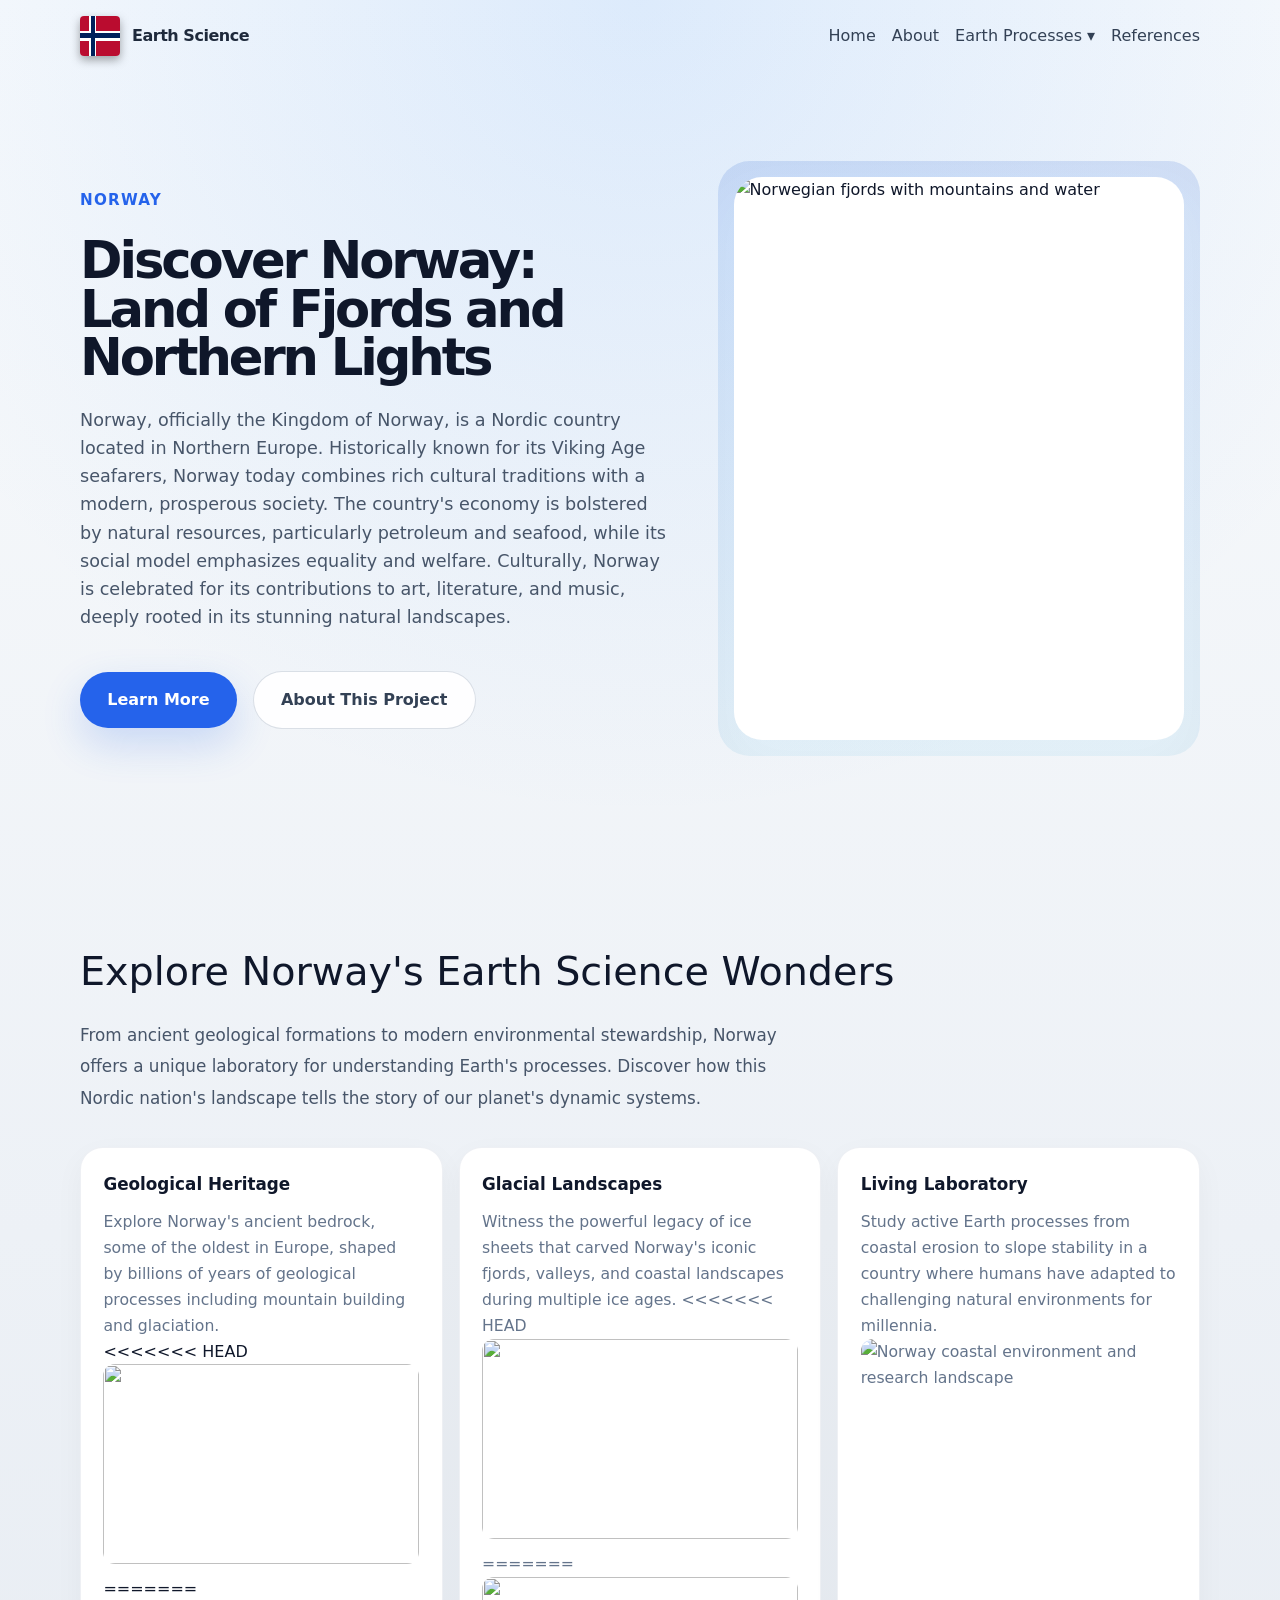
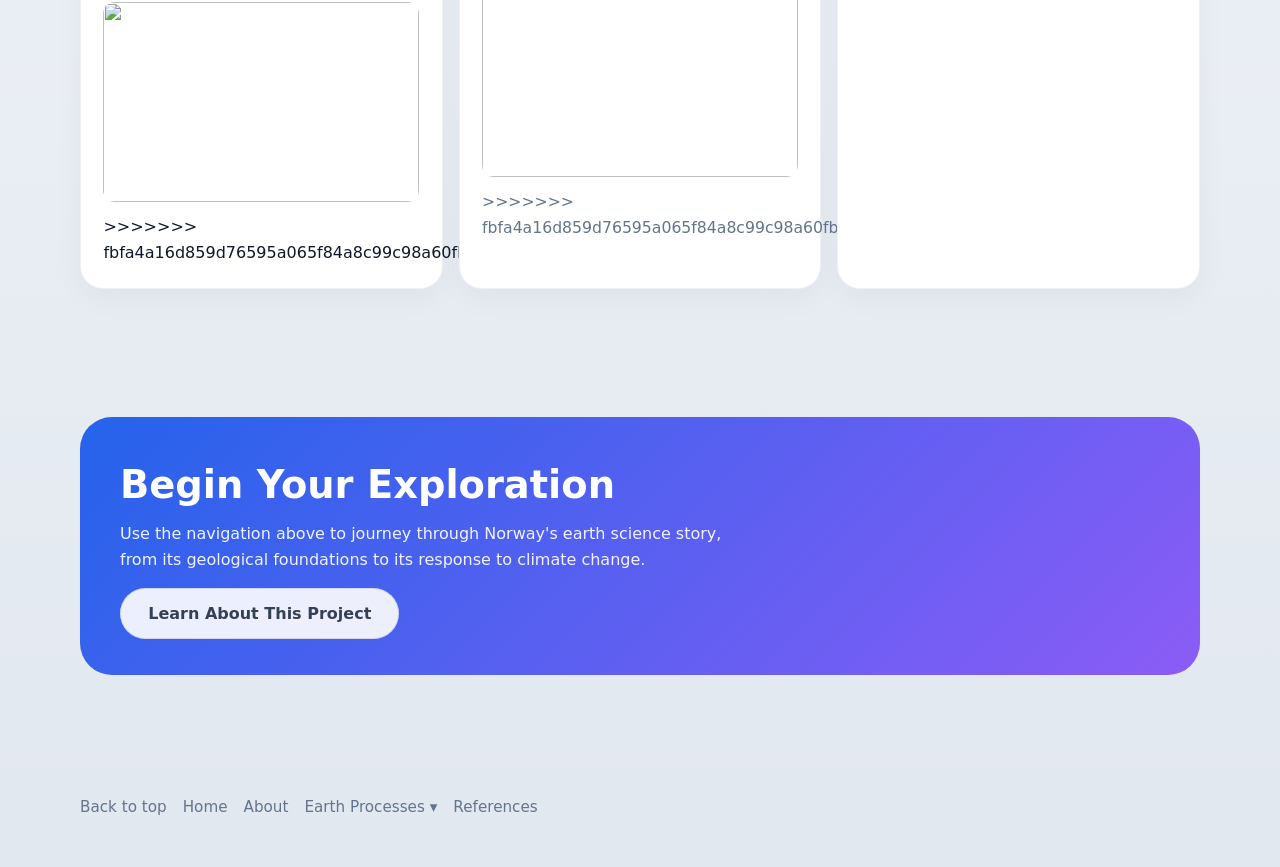
==== commit e2a4d243: "Merge branch 'main' of https://github.com/AdrianaFFCh/earthscienceproject" ====
--- a/index.html
+++ b/index.html
@@ -70,7 +70,11 @@
       <p>
         Explore Norway's ancient bedrock, some of the oldest in Europe, shaped by billions of years of geological processes including mountain building and glaciation.
       </p>
+<<<<<<< HEAD
+        <img src="https://dynamic-media-cdn.tripadvisor.com/media/photo-o/0a/71/00/da/seven-sisters-2nd-view.jpg?w=600&h=500&s=1"class="feature-image">
+=======
         <img src="https://dynamic-media-cdn.tripadvisor.com/media/photo-o/0a/71/00/da/seven-sisters-2nd-view.jpg?w=600&h=500&s=1" class="feature-image">
+>>>>>>> fbfa4a16d859d76595a065f84a8c99c98a60fb0c
       </p>
     </article>
 
@@ -79,7 +83,11 @@
       <p>
         Witness the powerful legacy of ice sheets that carved Norway's iconic fjords, valleys, and coastal landscapes during multiple ice ages.
           
+<<<<<<< HEAD
+        <img src="https://www.aluxurytravelblog.com/wp-content/uploads/2018/09/Geiranger-fjord-ALTB.jpg"class="feature-image">
+=======
         <img src="https://www.aluxurytravelblog.com/wp-content/uploads/2018/09/Geiranger-fjord-ALTB.jpg" class="feature-image">
+>>>>>>> fbfa4a16d859d76595a065f84a8c99c98a60fb0c
       </p>
     </article>
 
